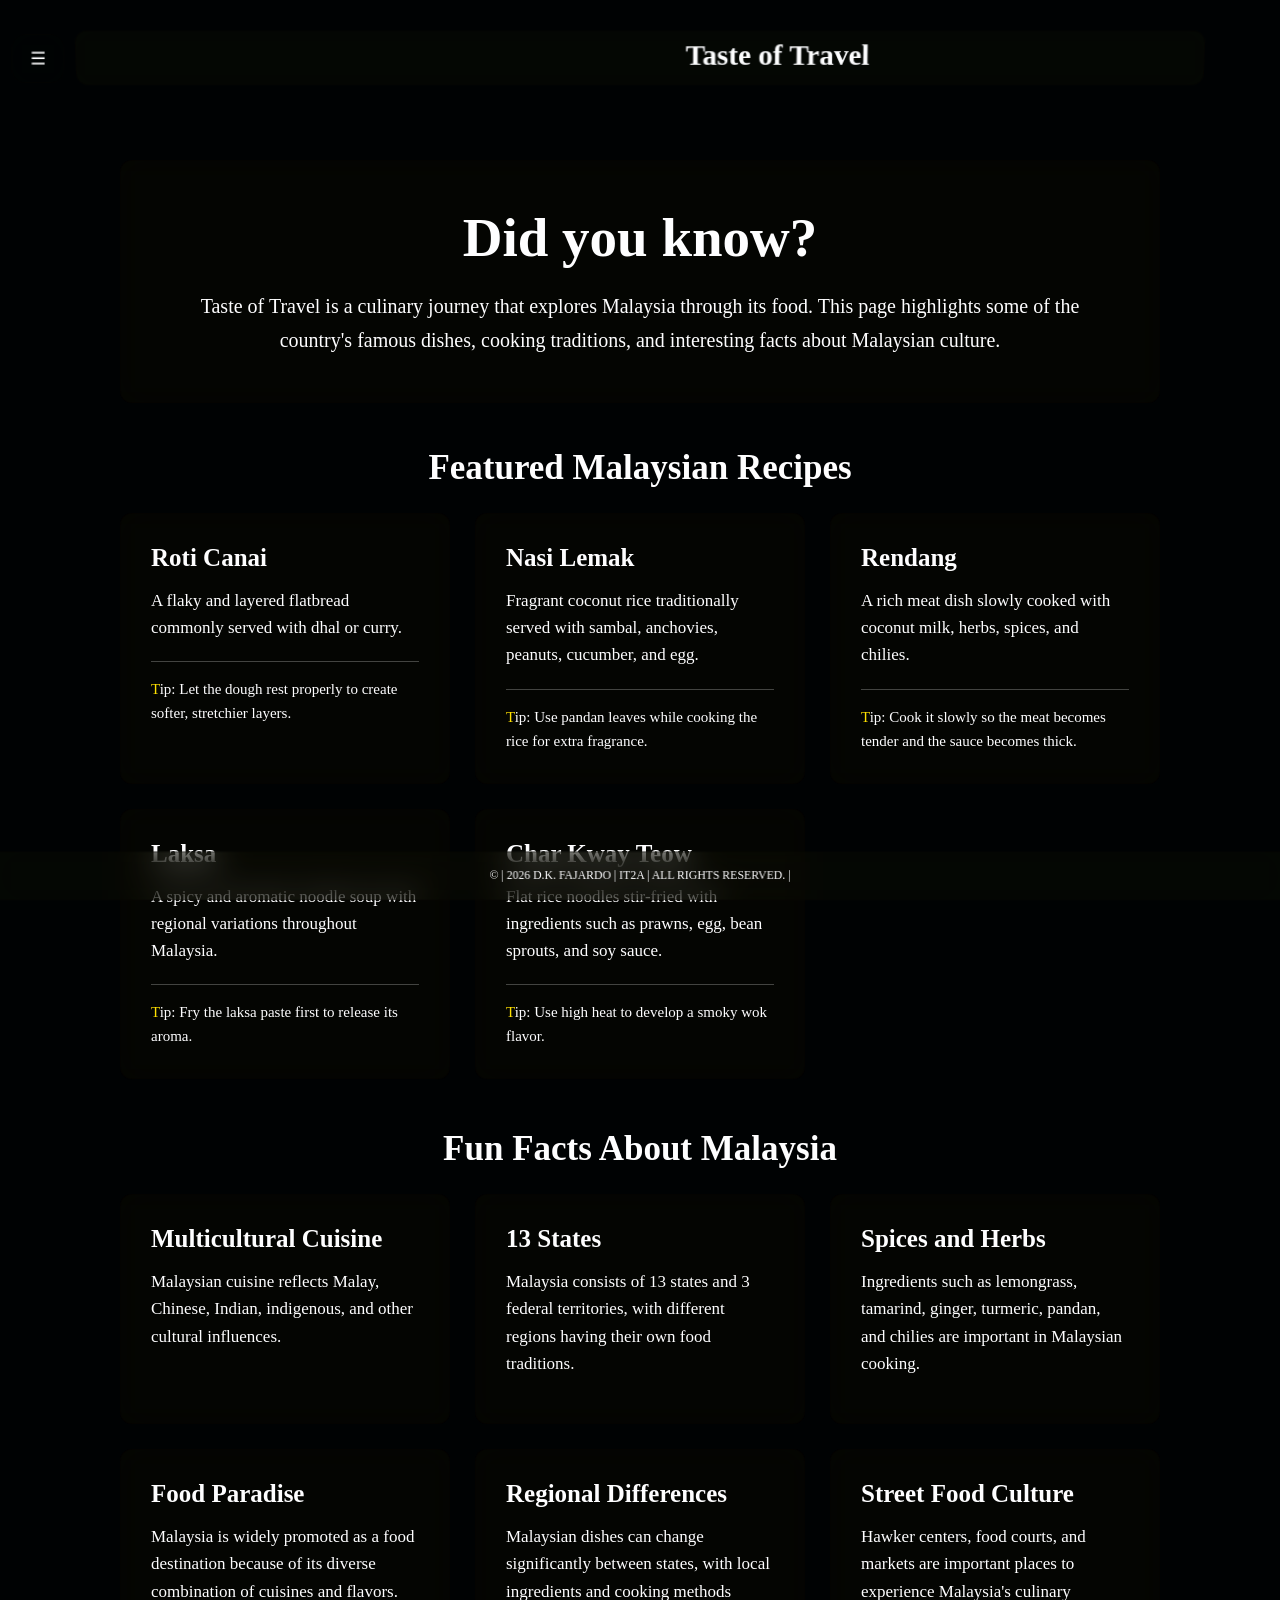
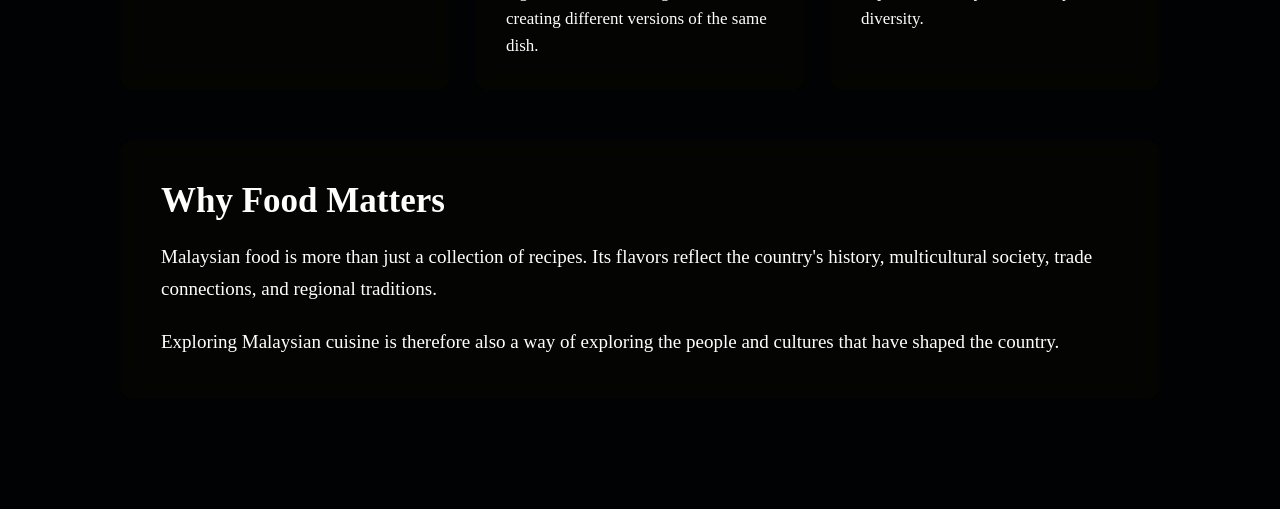
==== about.html @ 1ba22d59 "commit" ====
<!DOCTYPE html>
<html lang="en">
<head>
    <meta charset="UTF-8">
    <meta name="viewport" content="width=device-width, initial-scale=1.0">
    <title>Taste of Travel | About</title>
    <link rel="stylesheet" href="style.css">
</head>

<body>

    <div class="about-page">

        <div class="background-layer"></div>

        <header class="header-container">
            <h1 class="website-title">Taste of Travel</h1>
        </header>

        <input type="checkbox" id="sidebar-toggle" class="sidebar-checkbox">
        <label for="sidebar-toggle" class="sidebar-toggle">☰</label>

        <aside class="sidebar">
            <a href="index.html">Country</a>
            <a href="main.html">Culinary Adventure</a>
            <a href="recipe1.html">1 - Roti Canai</a>
            <a href="recipe2.html">2 - Nasi Lemak</a>
            <a href="recipe3.html">3 - Rendang</a>
            <a href="recipe4.html">4 - Laksa</a>
            <a href="recipe5.html">5 - Char Kway Teow</a>
            <a href="main.html"><u>About</u></a>
            <a href="#">Footer</a>
        </aside>

        <main class="about-content">

            <section id="about-intro">
                <h1>Did you know?</h1>
                <p>
                    Taste of Travel is a culinary journey that explores Malaysia
                    through its food. This page highlights some of the country's
                    famous dishes, cooking traditions, and interesting facts about
                    Malaysian culture.
                </p>
            </section>

            <section class="card-section">

                <h2>Featured Malaysian Recipes</h2>

                <div class="card-grid">

                    <article class="info-card">
                        <h3>Roti Canai</h3>
                        <p>
                            A flaky and layered flatbread commonly served with dhal
                            or curry.
                        </p>
                        <p class="tip">
                            Tip: Let the dough rest properly to create softer,
                            stretchier layers.
                        </p>
                    </article>

                    <article class="info-card">
                        <h3>Nasi Lemak</h3>
                        <p>
                            Fragrant coconut rice traditionally served with sambal,
                            anchovies, peanuts, cucumber, and egg.
                        </p>
                        <p class="tip">
                            Tip: Use pandan leaves while cooking the rice for extra
                            fragrance.
                        </p>
                    </article>

                    <article class="info-card">
                        <h3>Rendang</h3>
                        <p>
                            A rich meat dish slowly cooked with coconut milk, herbs,
                            spices, and chilies.
                        </p>
                        <p class="tip">
                            Tip: Cook it slowly so the meat becomes tender and the
                            sauce becomes thick.
                        </p>
                    </article>

                    <article class="info-card">
                        <h3>Laksa</h3>
                        <p>
                            A spicy and aromatic noodle soup with regional variations
                            throughout Malaysia.
                        </p>
                        <p class="tip">
                            Tip: Fry the laksa paste first to release its aroma.
                        </p>
                    </article>

                    <article class="info-card">
                        <h3>Char Kway Teow</h3>
                        <p>
                            Flat rice noodles stir-fried with ingredients such as
                            prawns, egg, bean sprouts, and soy sauce.
                        </p>
                        <p class="tip">
                            Tip: Use high heat to develop a smoky wok flavor.
                        </p>
                    </article>

                </div>

            </section>

            <section class="card-section">

                <h2>Fun Facts About Malaysia</h2>

                <div class="card-grid">

                    <article class="fact-card">
                        <h3>Multicultural Cuisine</h3>
                        <p>
                            Malaysian cuisine reflects Malay, Chinese, Indian,
                            indigenous, and other cultural influences.
                        </p>
                    </article>

                    <article class="fact-card">
                        <h3>13 States</h3>
                        <p>
                            Malaysia consists of 13 states and 3 federal territories,
                            with different regions having their own food traditions.
                        </p>
                    </article>

                    <article class="fact-card">
                        <h3>Spices and Herbs</h3>
                        <p>
                            Ingredients such as lemongrass, tamarind, ginger,
                            turmeric, pandan, and chilies are important in Malaysian
                            cooking.
                        </p>
                    </article>

                    <article class="fact-card">
                        <h3>Food Paradise</h3>
                        <p>
                            Malaysia is widely promoted as a food destination because
                            of its diverse combination of cuisines and flavors.
                        </p>
                    </article>

                    <article class="fact-card">
                        <h3>Regional Differences</h3>
                        <p>
                            Malaysian dishes can change significantly between states,
                            with local ingredients and cooking methods creating
                            different versions of the same dish.
                        </p>
                    </article>

                    <article class="fact-card">
                        <h3>Street Food Culture</h3>
                        <p>
                            Hawker centers, food courts, and markets are important
                            places to experience Malaysia's culinary diversity.
                        </p>
                    </article>

                </div>

            </section>

            <section id="culture-note">

                <h2>Why Food Matters</h2>

                <p>
                    Malaysian food is more than just a collection of recipes.
                    Its flavors reflect the country's history, multicultural society,
                    trade connections, and regional traditions.
                </p>

                <p>
                    Exploring Malaysian cuisine is therefore also a way of exploring
                    the people and cultures that have shaped the country.
                </p>

            </section>

        </main>

        <footer class="footer-container">
            <p>© | 2026 D.K. FAJARDO | IT2A | ALL RIGHTS RESERVED. |</p>
        </footer>

    </div>

</body>
</html>
---- style.css ----
* {
    box-sizing: border-box;
    margin: 0;
    padding: 0;
}

:root {

    --font-main: Georgia, 'Times New Roman', Times, serif;

    --font-size-base: 16px;
    --font-size-text: 22px;
    --font-size-title: 30px;
    --font-size-heading: 1.5rem;
    --font-size-large: 36px;
    --font-size-main-title: 190px;

    --bg-color: #000203;
    --text-color: #fefeff;
    --primary-color: #77acbd;
    --secondary-color: #afd8cc;
    --hover-color: rgb(255, 225, 0);

    --glass-background: rgba(17, 16, 1, 0.25);
    --glass-hover-background: rgba(0, 0, 0, 0.5);
    --header-background: rgba(0, 0, 0, 0.25);

    --border: 1px solid rgba(5, 4, 0, 0.4);
    --radius: 12px;
    --blur: 16px;

    --spacing-small: 5px;
    --spacing-medium: 20px;
    --spacing-large: 25px;

    --card-width: 900px;
    --card-height: 600px;
    --mini-card-width: 300px;
    --mini-card-height: 300px;

    --sidebar-width: 200px;

    --transition: 0.3s ease;
    --transition-smooth: 0.45s cubic-bezier(0.2, 0.8, 0.2, 1);
    --transition-hover: 0.35s cubic-bezier(0.2, 0.8, 0.2, 1);

    --background-top: -650px;
    --midground-top: -490px;
    --midground-left: -100px;

    --background-parallax: -50px;
    --midground-parallax: -300px;
    --midground-parallax2: 0px;

}

html,
body {
    min-height: 100%;
}

body {
    font-family: var(--font-main);
    font-size: var(--font-size-base);
    color: var(--text-color);
    background-color: var(--bg-color);
    overflow-x: hidden;
}


.parallax-scene {
    position: relative;
    min-height: 100vw;
    overflow-x: hidden;
}

.background-layer{
    position: fixed;
    top: var(--background-top);
    left: 0;
    width: 100%;
    height: 100vw;

    background-size: 100% auto;
    pointer-events: none;
    animation-timing-function: linear;
    animation-fill-mode: both;
    animation-timeline: scroll();
}

.midground-layer {
    position: fixed;
    top: var(--midground-top);
    left: var(--midground-left);
    width: 100%;
    height: 100vw;
    background-position: left top;
    background-repeat: no-repeat;
    background-size: 80% auto;
    pointer-events: none;
    animation-timing-function: linear;
    animation-fill-mode: both;
    animation-timeline: scroll();
}

.background-layer {
    height: 100vw;
    background-image: url("../assets/Background-Home.png");
    z-index: 0;
    animation-name: background-parallax;
}

.midground-layer {
    height: 100vw;
    background-image: url("../assets/Midground-Home.png");
    z-index: 2;
    animation-name: midground-parallax;
}

.glass-card {
    position: relative;
    top: 200px;
    left: 800px;
    width: var(--card-width);
    height: var(--card-height);
    padding: var(--spacing-large);
    margin: var(--spacing-large);
    background: var(--glass-background);
    backdrop-filter: blur(var(--blur));
    -webkit-backdrop-filter: blur(var(--blur));
    border: var(--border);
    border-radius: var(--radius);
}

.img-card {
    width: var(--card-width);
    height: auto;
    display: block;
    border-radius: var(--radius);
}

.img-auto {
    width: 1765px;
    height: auto;
    display: block;

}

.clear-card {
    position: relative;
    font-size: var(--font-size-base);
    text-align: justify;
    top: 100px;
    left: 850px;
    width: var(--card-width);
    height: var(--card-height);
    padding: var(--spacing-large);
    margin: var(--spacing-large);
}

.clear-mini-card {
    position: relative;
    font-size: var(--font-size-base);
    text-align: left;
    left: 270px;
    width: var(--mini-card-width);
    height: var(--mini-card-height);
    padding: var(--spacing-small);
    margin: var(--spacing-small);
}

.clear-card-large {
    position: relative;
    font-size: var(--font-size-base);
    text-align: justify;
    top: 100px;
    left: 0px;
    width: 95vw;
    height: auto;
    padding: var(--spacing-large);
    margin: var(--spacing-large);
}


.text {
    font-size: var(--font-size-text);
    padding: 12px;
    margin: 12px;
}

.list {
    display: grid;
    grid-template-columns: 8fr 1fr;
    font-size: var(--font-size-text);
    padding: 12px;
    margin: 12px;
}

.recipe-list {
    font-size: var(--font-size-text);
    line-height: 1.8;
    padding-left: 40px;
    margin: 20px 0;
}

.recipe-list li {
    margin-bottom: 12px;
}

.text-large {
    font-size: var(--font-size-large);
    padding: 4px;
    margin: 0px;
}

@keyframes background-parallax {
    from {
        transform: translateY(0);
    }

    to {
        transform: translateY(var(--background-parallax));
    }
}

@keyframes midground-parallax {
    from {
        transform: translateY(0);
    }

    to {
        transform: translateY(var(--midground-parallax));
    }
}


.footer-container {
    position: fixed;
    bottom: -1px;
    height: 50px;
    left: 50%;
    width: 200vw;
    z-index: 9999;
    padding: 16px;
    text-align: center;
    background: var(--glass-background);
    backdrop-filter: blur(var(--blur));
    -webkit-backdrop-filter: blur(var(--blur));
     transform:
        translateX(-50%)
        perspective(800px)
        rotateX(-3deg)
        translateY(0)
        scale(0.98);
    border: var(--border);
    border-radius: var(--radius);
    font-size: 12px;
    transition:
        transform var(--transition-smooth),
        box-shadow var(--transition-smooth),
        background var(--transition-smooth);
}

.footer-container:hover {
    transform:
        translateX(-50%)
        perspective(800px)
        rotateX(0deg)
        translateY(0px)
        scale(0.990);
    align-items:center;
    font-size: 12px;
    background: var(--glass-background);
}

.header-container {
    padding: 10px var(--spacing-small);
    display: flex;
    text-align: center;
    align-items: center;
    justify-content: space-between;
    position: fixed;
    top: 30px;
    left: 50%;
    width: 90%;
    z-index: 10;
    transform:
        translateX(-50%)
        perspective(800px)
        rotateX(-3deg)
        translateY(0)
        scale(0.98);
    background: var(--glass-background);
    backdrop-filter: blur(var(--blur));
    -webkit-backdrop-filter: blur(var(--blur));
    border: var(--border);
    border-radius: var(--radius);


    transition:
        transform var(--transition-smooth),
        box-shadow var(--transition-smooth),
        background var(--transition-smooth);
}

.header-container:hover {
    transform:
        translateX(-50%)
        perspective(800px)
        rotateX(0deg)
        translateY(-3px)
        scale(0.990);
    background: var(--glass-background-color);
}

.website-title {
    font-size: var(--font-size-title);
    transform:
        translateX(325%)
        perspective(800px)
        rotateX(0deg)
        translateY(-3px)
        scale(0.990);
    font-weight: 700;
}

.main-title {
    font-size: var(--font-size-main-title);
    font-family: var(--font-main);
}

.main-title-2 {
    text-align: center;
    font-size: 100px;
    font-family: var(--font-main);
    padding: 18px;
}

.page-container {
    display: grid;
    grid-template-columns: var(--sidebar-width) 1fr;
}


.sidebar-checkbox {
    display: none;
}

.sidebar-toggle {
    position: fixed;
    top: 36px;
    left: 3%;
    z-index: 11;
    padding: 12px 16px;
    color: inherit;
    transform:
        translateX(-50%)
        perspective(800px)
        rotateX(8deg)
        translateY(0)
        scale(1.1);
    background: var(--header-background);
    backdrop-filter: blur(var(--blur));
    -webkit-backdrop-filter: blur(var(--blur));
    border: var(--border);
    border-radius: var(--radius);
    cursor: pointer;
    transition:
        transform var(--transition),
        background var(--transition);
}

.sidebar-toggle:hover {
    transform:
        translateX(-50%)
        perspective(800px)
        rotateX(0deg)
        translateY(-4px)
        scale(1.1);
    background: var(--hover-color);
    color: black;
}

.sidebar {
    position: fixed;
    top: 150px;
    left: -230px;
    width: var(--sidebar-width);
    z-index: 10;
    display: flex;
    flex-direction: column;
    gap: 16px;
    transform:
        perspective(650px)
        rotateY(25deg);
    transition:
        left var(--transition-smooth),
        transform var(--transition-smooth);
}

.sidebar-checkbox:checked ~ .sidebar {
    left: 0;
    transform:
        perspective(650px)
        rotateY(14deg);
}

.sidebar a {
    --arc-offset: 0px;
    display: block;
    padding: var(--spacing-medium);
    color: inherit;
    text-decoration: none;
    background: var(--glass-background);
    backdrop-filter: blur(var(--blur));
    -webkit-backdrop-filter: blur(var(--blur));
    border: var(--border);
    border-radius: var(--radius);
    transform-origin: left center;
    transform: translateX(var(--arc-offset)) scale(1);
    transition:
        transform var(--transition-hover),
        background var(--transition-hover);
}

.sidebar a:nth-child(1) {
    --arc-offset: 40px;
}

.sidebar a:nth-child(2) {
    --arc-offset: 25px;
}

.sidebar a:nth-child(3) {
    --arc-offset: 20px;
}

.sidebar a:nth-child(4) {
    --arc-offset: 15px;
}

.sidebar a:nth-child(5) {
    --arc-offset: 10px;
}

.sidebar a:nth-child(6) {
    --arc-offset: 15px;
}

.sidebar a:nth-child(7) {
    --arc-offset: 20px;
}

.sidebar a:nth-child(8) {
    --arc-offset: 25px;
}

.sidebar a:nth-child(9) {
    --arc-offset: 40px;
}

.sidebar a:hover {
    transform: translateX(var(--arc-offset)) scale(1.12);
    background: var(--hover-color);
    color: black;
}

.main-content {
    padding: var(--spacing-medium);
}

.circle-checkbox {
    display: none;
}

.circle-button {
    position: absolute;
    top: 43%;
    left: 50%;
    width: 300px;
    height: 300px;
    overflow: hidden;
    border: 1px solid rgba(5, 4, 0, 0.4);
    border-radius: 50%;
    opacity: 0;
    pointer-events: none;
    background: rgba(255, 255, 255, 0.089);
    backdrop-filter: blur(16px);
    -webkit-backdrop-filter: blur(16px);
    transform: translate(-50%, -50%) scale(0);
    transition:
        transform 0.45s cubic-bezier(0.2, 0.8, 0.2, 1),
        opacity 0.35s ease,
        box-shadow 0.35s ease,
        border-color 0.35s ease;
}

.circle-img {
    width: 300px;
    height: 300px;
    border-radius: 50%;
    object-fit: cover;
    border: var(--border);
    transition: var(--transition-hover);
    transform: scale(1.5);
    float: left;
    margin: 50px 120px 90px 80px;
}

.circle-img:hover {
    transform: scale(1.62);
    background: var(--hover-color);
}

.circle-button img {
    width: 300px;
    height: 300px;
    object-fit: cover;
    display: block;
}

.circle-button:hover {
    border-color: rgb(255, 225, 0);
    background-color:rgb(255, 225, 0);
    box-shadow: 0 0 25px rgba(245, 245, 243, 0.5);
}

.circle-center {
    position: absolute;
    top: 43%;
    left: 50%;
    width: 150px;
    height: 150px;
    display: flex;
    align-items: center;
    justify-content: center;
    transform: translate(-50%, -50%);
    color: var(--text-color);
    background: rgba(3, 0, 0, 0.25);
    backdrop-filter: blur(32px);
    -webkit-backdrop-filter: blur(16px);
    border: 1px solid rgba(5, 4, 0, 0.4);
    border-radius: 50%;
    cursor: pointer;
    z-index: 9;
    transition:
        transform 0.45s cubic-bezier(0.2, 0.8, 0.2, 1),
        background 0.45s ease;
}

.circle-center:hover {
    background: rgb(255, 225, 0);
    color: black;
    transform: translate(-50%, -50%) scale(1.1);
}

.circle-checkbox:checked ~ .circle-buttons .circle-button {
    opacity: 1;
    pointer-events: auto;
}

.circle-checkbox:checked ~ .circle-buttons .circle-button-1 {
    transform: translate(-50%, -50%) translateY(-250px) scale(1);
}

.circle-checkbox:checked ~ .circle-buttons .circle-button-2 {
    transform: translate(-50%, -50%) translate(250px, -80px) scale(1);
}

.circle-checkbox:checked ~ .circle-buttons .circle-button-3 {
    transform: translate(-50%, -50%) translate(153px, 217px) scale(1);
}

.circle-checkbox:checked ~ .circle-buttons .circle-button-4 {
    transform: translate(-50%, -50%) translate(-153px, 217px) scale(1);
}

.circle-checkbox:checked ~ .circle-buttons .circle-button-5 {
    transform: translate(-50%, -50%) translate(-250px, -80px) scale(1);
}

.circle-checkbox:checked ~ .circle-buttons .circle-button-1:hover {
    transform: translate(-50%, -50%) translateY(-250px) scale(1.2);
    z-index: 30;
}

.circle-checkbox:checked ~ .circle-buttons .circle-button-2:hover {
    transform: translate(-50%, -50%) translate(250px, -80px) scale(1.2);
    z-index: 30;
}

.circle-checkbox:checked ~ .circle-buttons .circle-button-3:hover {
    transform: translate(-50%, -50%) translate(153px, 217px) scale(1.2);
    z-index: 30;
}

.circle-checkbox:checked ~ .circle-buttons .circle-button-4:hover {
    transform: translate(-50%, -50%) translate(-153px, 217px) scale(1.2);
    z-index: 30;
}

.circle-checkbox:checked ~ .circle-buttons .circle-button-5:hover {
    transform: translate(-50%, -50%) translate(-250px, -80px) scale(1.2);
    z-index: 30;
}

.recipe5-page {
    width: 100%;
    min-height: 100vh;
    position: relative;
    overflow-x: hidden;
    padding-top: 1px;
}

.recipe5-content {
    width: 100%;
    padding: 160px 30px 110px;
    position: relative;
    z-index: 2;
}

.recipe5-card {
    width: 100%;
    max-width: 1000px;
    margin: 0 auto;
    padding: 40px;
    background: rgba(17, 16, 1, 0.25);
    backdrop-filter: blur(16px);
    -webkit-backdrop-filter: blur(16px);
    border: 1px solid rgba(5, 4, 0, 0.4);
    border-radius: 12px;
    transition: 0.35s ease;
}

.recipe5-card:hover {
    background: rgba(243, 231, 231, 0.021);
    transform: scale(1.009);
}

.recipe5-title {
    margin-bottom: 30px;
    text-align: center;
    font-size: 60px;
}

.recipe5-image {
    width: 300px;
    height: 300px;
    display: block;
    margin: 30px auto 45px;
    border-radius: 50%;
    object-fit: cover;
    border: 1px solid rgba(5, 4, 0, 0.4);
    transition: 0.35s cubic-bezier(0.2, 0.8, 0.2, 1);
}

.recipe5-image:hover {
    transform: scale(1.12);
    background-color: rgb(255, 225, 0);
}

.recipe5-section {
    width: 100%;
    margin: 40px 0;
}

.recipe5-section h2 {
    margin-bottom: 18px;
    font-size: 30px;
}

.recipe5-section p {
    font-size: 20px;
    line-height: 1.7;
}

.recipe5-ingredient-table,
.recipe5-details-table {
    width: 100%;
    border-collapse: collapse;
    font-size: 18px;
    background: rgba(0, 0, 0, 0.2);
}

.recipe5-ingredient-table th,
.recipe5-ingredient-table td,
.recipe5-details-table th,
.recipe5-details-table td {
    padding: 15px;
    border: 1px solid rgba(254, 254, 255, 0.3);
    text-align: left;
}

.recipe5-ingredient-table th,
.recipe5-details-table th {
    background: rgba(0, 0, 0, 0.35);
}

.recipe5-ingredient-table tr,
.recipe5-details-table tr {
    transition: 0.3s ease;
}

.recipe5-ingredient-table tr:hover,
.recipe5-details-table tr:hover {
    background: rgba(255, 225, 0, 0.12);
}

.recipe5-details-table th[colspan="2"] {
    text-align: center;
    font-size: 23px;
}

.recipe5-steps,
.recipe5-tips {
    padding-left: 40px;
    font-size: 20px;
    line-height: 1.8;
}

.recipe5-steps li {
    margin-bottom: 12px;
    padding-left: 5px;
}

.recipe5-tips li {
    margin-bottom: 10px;
}

.recipe5-quote {
    margin: 20px 0;
    padding: 25px;
    border-left: 4px solid rgb(255, 225, 0);
    background: rgba(17, 16, 1, 0.3);
    border-radius: 12px;
    font-size: 19px;
    line-height: 1.7;
}

.recipe5-quote strong {
    color: rgb(255, 225, 0);
}

.about-content {
    width: 100%;
    max-width: 1100px;
    margin: 0 auto;
    padding: 160px 30px 110px;
}

#about-intro {
    padding: 45px;
    margin-bottom: 45px;
    text-align: center;
    background: rgba(17, 16, 1, 0.25);
    backdrop-filter: blur(16px);
    -webkit-backdrop-filter: blur(16px);
    border: 1px solid rgba(5, 4, 0, 0.4);
    border-radius: 12px;
}

#about-intro h1 {
    margin-bottom: 20px;
    font-size: 55px;
}

#about-intro p {
    font-size: 20px;
    line-height: 1.7;
}

.card-section {
    margin-bottom: 50px;
}

.card-section > h2 {
    margin-bottom: 25px;
    font-size: 35px;
    text-align: center;
}

.card-grid {
    display: grid;
    grid-template-columns: repeat(3, 1fr);
    gap: 25px;
}

.info-card,
.fact-card {
    padding: 30px;
    min-height: 230px;
    background: rgba(17, 16, 1, 0.25);
    backdrop-filter: blur(16px);
    -webkit-backdrop-filter: blur(16px);
    border: 1px solid rgba(5, 4, 0, 0.4);
    border-radius: 12px;
    transition: 0.35s ease;
}

.info-card:hover,
.fact-card:hover {
    background: rgba(0, 0, 0, 0.5);
    transform: translateY(-8px);
}

.info-card h3,
.fact-card h3 {
    margin-bottom: 15px;
    font-size: 25px;
}

.info-card p,
.fact-card p {
    font-size: 17px;
    line-height: 1.6;
}

.info-card .tip {
    margin-top: 20px;
    padding-top: 15px;
    border-top: 1px solid rgba(254, 254, 255, 0.25);
    font-size: 15px;
}

.info-card .tip::first-letter {
    color: rgb(255, 225, 0);
}

#culture-note {
    padding: 40px;
    margin-top: 20px;
    background: rgba(17, 16, 1, 0.25);
    backdrop-filter: blur(16px);
    -webkit-backdrop-filter: blur(16px);
    border: 1px solid rgba(5, 4, 0, 0.4);
    border-radius: 12px;
}

#culture-note h2 {
    margin-bottom: 20px;
    font-size: 35px;
}

#culture-note p {
    font-size: 19px;
    line-height: 1.7;
}

#culture-note p + p {
    margin-top: 20px;
}


@media (max-width: 800px) {
    .card-grid {
        grid-template-columns: 1fr 1fr;
    }
}

@media (max-width: 550px) {
    .card-grid {
        grid-template-columns: 1fr;
    }

    #about-intro h1 {
        font-size: 40px;
    }

    .about-content {
        padding-left: 20px;
        padding-right: 20px;
    }
}
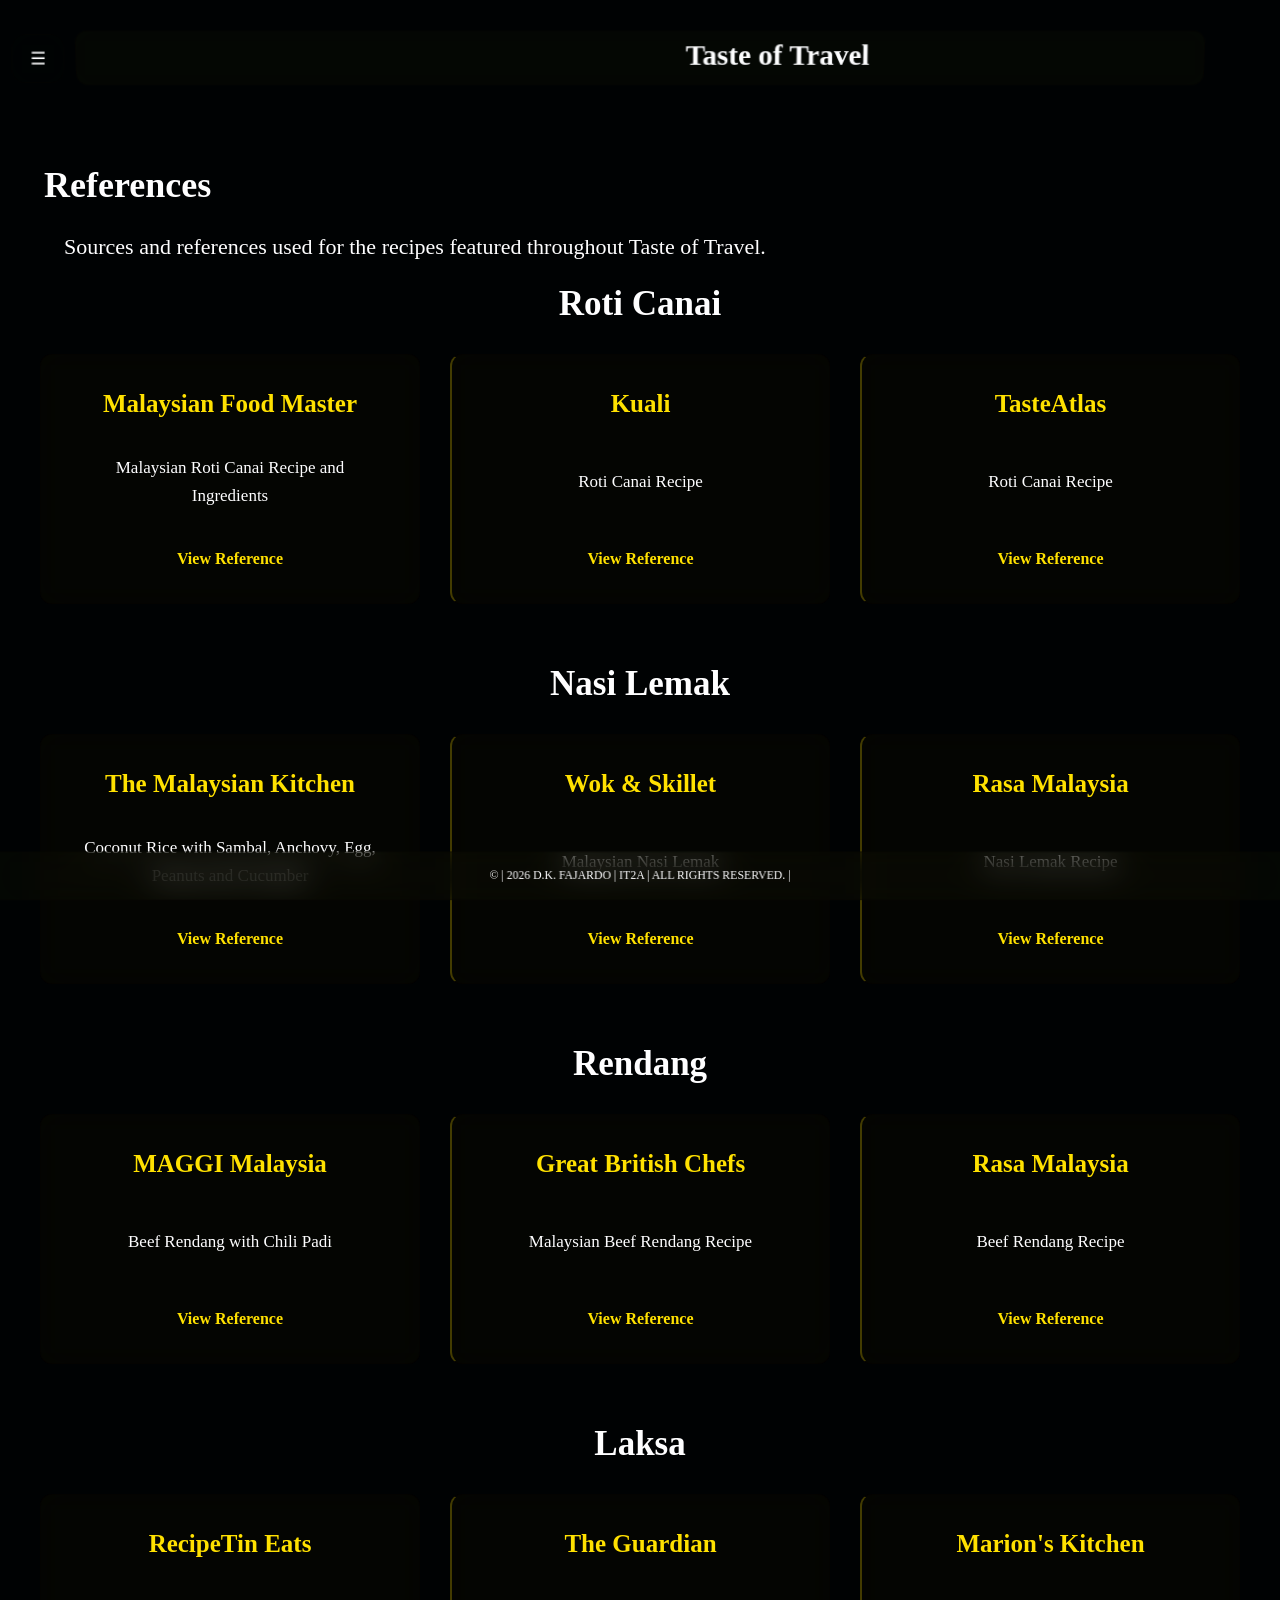
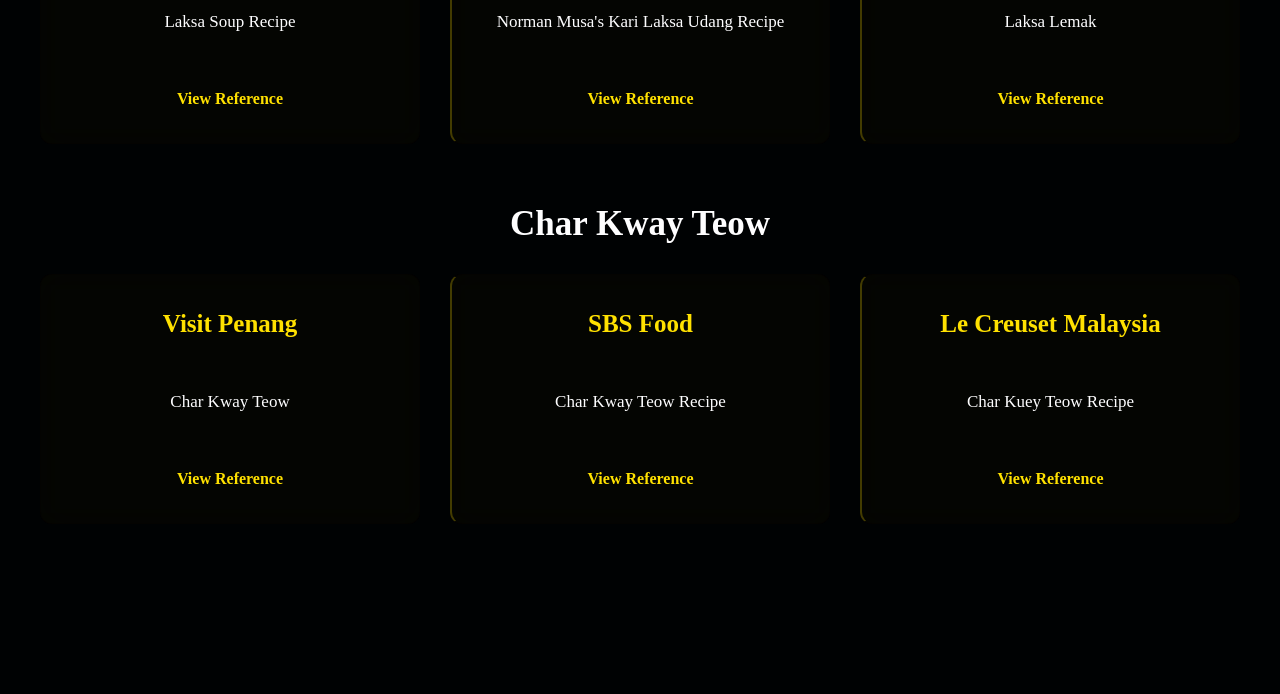
==== commit ff35bfc5: "commit" ====
--- a/about.html
+++ b/about.html
@@ -3,199 +3,218 @@
 <head>
     <meta charset="UTF-8">
     <meta name="viewport" content="width=device-width, initial-scale=1.0">
-    <title>Taste of Travel | About</title>
+    <title>Taste of Travel | References</title>
     <link rel="stylesheet" href="style.css">
 </head>
 
 <body>
 
-    <div class="about-page">
-
+    <div class="parallax-scene">
         <div class="background-layer"></div>
 
         <header class="header-container">
             <h1 class="website-title">Taste of Travel</h1>
         </header>
 
-        <input type="checkbox" id="sidebar-toggle" class="sidebar-checkbox">
-        <label for="sidebar-toggle" class="sidebar-toggle">☰</label>
-
-        <aside class="sidebar">
-            <a href="index.html">Country</a>
-            <a href="main.html">Culinary Adventure</a>
-            <a href="recipe1.html">1 - Roti Canai</a>
-            <a href="recipe2.html">2 - Nasi Lemak</a>
-            <a href="recipe3.html">3 - Rendang</a>
-            <a href="recipe4.html">4 - Laksa</a>
-            <a href="recipe5.html">5 - Char Kway Teow</a>
-            <a href="main.html"><u>About</u></a>
-            <a href="#">Footer</a>
-        </aside>
-
-        <main class="about-content">
-
-            <section id="about-intro">
-                <h1>Did you know?</h1>
-                <p>
-                    Taste of Travel is a culinary journey that explores Malaysia
-                    through its food. This page highlights some of the country's
-                    famous dishes, cooking traditions, and interesting facts about
-                    Malaysian culture.
-                </p>
+        <div class="page-container">
+
+            <input type="checkbox" id="sidebar-toggle" class="sidebar-checkbox">
+
+            <label for="sidebar-toggle" class="sidebar-toggle">☰</label>
+
+            <aside class="sidebar">
+                <a href="index.html">Country</a>
+                <a href="main.html">Culinary Adventure</a>
+                <a href="recipe1.html">1 - Roti Canai</a>
+                <a href="recipe2.html">2 - Nasi Lemak</a>
+                <a href="recipe3.html">3 - Rendang</a>
+                <a href="recipe4.html">4 - Laksa</a>
+                <a href="recipe5.html">5 - Char Kway Teow</a>
+                <a href="about.html">About</a>
+                <a href="references.html"><u>References</u></a>
+                <a href="#footer">Footer</a>
+            </aside>
+
+            <main class="about-content references-content">
+
+                <section id="about-intro">
+                    <h1 class = "text-large">References</h1>
+                    <p class = "text">
+                        Sources and references used for the recipes featured
+                        throughout Taste of Travel.
+                    </p>
+                </section>
+
+                <section class="card-section">
+                    <h2>Roti Canai</h2>
+
+                    <div class="card-grid">
+
+                        <div class="info-card">
+                            <h3>Malaysian Food Master</h3>
+                            <p>Malaysian Roti Canai Recipe and Ingredients</p>
+                            <a href="https://www.mfm.com.my/malaysian-roti-canai-recipe-and-ingredients/" target="_blank">
+                                View Reference
+                            </a>
+                        </div>
+
+                        <div class="info-card">
+                            <h3>Kuali</h3>
+                            <p>Roti Canai Recipe</p>
+                            <a href="https://www.kuali.com/recipe/roti-canai/" target="_blank">
+                                View Reference
+                            </a>
+                        </div>
+
+                        <div class="info-card">
+                            <h3>TasteAtlas</h3>
+                            <p>Roti Canai Recipe</p>
+                            <a href="https://www.tasteatlas.com/roti-canai/recipe" target="_blank">
+                                View Reference
+                            </a>
+                        </div>
+
+                    </div>
+                </section>
+
+                <section class="card-section">
+                    <h2>Nasi Lemak</h2>
+
+                    <div class="card-grid">
+
+                        <div class="info-card">
+                            <h3>The Malaysian Kitchen</h3>
+                            <p>Coconut Rice with Sambal, Anchovy, Egg, Peanuts and Cucumber</p>
+                            <a href="https://themalaysiankitchen.com/coconut-rice-with-sambal-anchovy-egg-peanuts-and-cucumber/" target="_blank">
+                                View Reference
+                            </a>
+                        </div>
+
+                        <div class="info-card">
+                            <h3>Wok &amp; Skillet</h3>
+                            <p>Malaysian Nasi Lemak</p>
+                            <a href="https://www.wokandskillet.com/malaysian-nasi-lemak/" target="_blank">
+                                View Reference
+                            </a>
+                        </div>
+
+                        <div class="info-card">
+                            <h3>Rasa Malaysia</h3>
+                            <p>Nasi Lemak Recipe</p>
+                            <a href="https://rasamalaysia.com/nasi-lemak-recipe/" target="_blank">
+                                View Reference
+                            </a>
+                        </div>
+
+                    </div>
+                </section>
+
+                <section class="card-section">
+                    <h2>Rendang</h2>
+
+                    <div class="card-grid">
+
+                        <div class="info-card">
+                            <h3>MAGGI Malaysia</h3>
+                            <p>Beef Rendang with Chili Padi</p>
+                            <a href="https://www.maggi.my/en/recipes/beef-rendang-with-chili-padi" target="_blank">
+                                View Reference
+                            </a>
+                        </div>
+
+                        <div class="info-card">
+                            <h3>Great British Chefs</h3>
+                            <p>Malaysian Beef Rendang Recipe</p>
+                            <a href="https://www.greatbritishchefs.com/recipes/malaysian-beef-rendang-recipe" target="_blank">
+                                View Reference
+                            </a>
+                        </div>
+
+                        <div class="info-card">
+                            <h3>Rasa Malaysia</h3>
+                            <p>Beef Rendang Recipe</p>
+                            <a href="https://rasamalaysia.com/beef-rendang-recipe-rendang-daging/" target="_blank">
+                                View Reference
+                            </a>
+                        </div>
+
+                    </div>
+                </section>
+
+                <section class="card-section">
+                    <h2>Laksa</h2>
+
+                    <div class="card-grid">
+
+                        <div class="info-card">
+                            <h3>RecipeTin Eats</h3>
+                            <p>Laksa Soup Recipe</p>
+                            <a href="https://www.recipetineats.com/laksa-soup/" target="_blank">
+                                View Reference
+                            </a>
+                        </div>
+
+                        <div class="info-card">
+                            <h3>The Guardian</h3>
+                            <p>Norman Musa's Kari Laksa Udang Recipe</p>
+                            <a href="https://www.theguardian.com/lifeandstyle/2016/feb/19/norman-musas-kari-laksa-udang-prawn-curry-laksa-recipe" target="_blank">
+                                View Reference
+                            </a>
+                        </div>
+
+                        <div class="info-card">
+                            <h3>Marion's Kitchen</h3>
+                            <p>Laksa Lemak</p>
+                            <a href="https://www.marionskitchen.com/laksa-lemak/" target="_blank">
+                                View Reference
+                            </a>
+                        </div>
+
+                    </div>
+                </section>
+
+                <section class="card-section">
+                    <h2>Char Kway Teow</h2>
+
+                    <div class="card-grid">
+
+                        <div class="info-card">
+                            <h3>Visit Penang</h3>
+                            <p>Char Kway Teow</p>
+                            <a href="https://www.visitpenang.com/food/dishes/char-kway-teow" target="_blank">
+                                View Reference
+                            </a>
+                        </div>
+
+                        <div class="info-card">
+                            <h3>SBS Food</h3>
+                            <p>Char Kway Teow Recipe</p>
+                            <a href="https://www.sbs.com.au/food/the-cook-up-with-adam-liaw/recipe/char-kway-teow/rn1lsm70n" target="_blank">
+                                View Reference
+                            </a>
+                        </div>
+
+                        <div class="info-card">
+                            <h3>Le Creuset Malaysia</h3>
+                            <p>Char Kuey Teow Recipe</p>
+                            <a href="https://www.lecreuset.com.my/recipes/char-kuey-teow.html" target="_blank">
+                                View Reference
+                            </a>
+                        </div>
+
+                    </div>
+                </section>
+
+            </main>
+
+            <section id="footer">
+                <footer class="footer-container">
+                    <p>© | 2026 D.K. FAJARDO | IT2A | ALL RIGHTS RESERVED. |</p>
+                </footer>
             </section>
 
-            <section class="card-section">
-
-                <h2>Featured Malaysian Recipes</h2>
-
-                <div class="card-grid">
-
-                    <article class="info-card">
-                        <h3>Roti Canai</h3>
-                        <p>
-                            A flaky and layered flatbread commonly served with dhal
-                            or curry.
-                        </p>
-                        <p class="tip">
-                            Tip: Let the dough rest properly to create softer,
-                            stretchier layers.
-                        </p>
-                    </article>
-
-                    <article class="info-card">
-                        <h3>Nasi Lemak</h3>
-                        <p>
-                            Fragrant coconut rice traditionally served with sambal,
-                            anchovies, peanuts, cucumber, and egg.
-                        </p>
-                        <p class="tip">
-                            Tip: Use pandan leaves while cooking the rice for extra
-                            fragrance.
-                        </p>
-                    </article>
-
-                    <article class="info-card">
-                        <h3>Rendang</h3>
-                        <p>
-                            A rich meat dish slowly cooked with coconut milk, herbs,
-                            spices, and chilies.
-                        </p>
-                        <p class="tip">
-                            Tip: Cook it slowly so the meat becomes tender and the
-                            sauce becomes thick.
-                        </p>
-                    </article>
-
-                    <article class="info-card">
-                        <h3>Laksa</h3>
-                        <p>
-                            A spicy and aromatic noodle soup with regional variations
-                            throughout Malaysia.
-                        </p>
-                        <p class="tip">
-                            Tip: Fry the laksa paste first to release its aroma.
-                        </p>
-                    </article>
-
-                    <article class="info-card">
-                        <h3>Char Kway Teow</h3>
-                        <p>
-                            Flat rice noodles stir-fried with ingredients such as
-                            prawns, egg, bean sprouts, and soy sauce.
-                        </p>
-                        <p class="tip">
-                            Tip: Use high heat to develop a smoky wok flavor.
-                        </p>
-                    </article>
-
-                </div>
-
-            </section>
-
-            <section class="card-section">
-
-                <h2>Fun Facts About Malaysia</h2>
-
-                <div class="card-grid">
-
-                    <article class="fact-card">
-                        <h3>Multicultural Cuisine</h3>
-                        <p>
-                            Malaysian cuisine reflects Malay, Chinese, Indian,
-                            indigenous, and other cultural influences.
-                        </p>
-                    </article>
-
-                    <article class="fact-card">
-                        <h3>13 States</h3>
-                        <p>
-                            Malaysia consists of 13 states and 3 federal territories,
-                            with different regions having their own food traditions.
-                        </p>
-                    </article>
-
-                    <article class="fact-card">
-                        <h3>Spices and Herbs</h3>
-                        <p>
-                            Ingredients such as lemongrass, tamarind, ginger,
-                            turmeric, pandan, and chilies are important in Malaysian
-                            cooking.
-                        </p>
-                    </article>
-
-                    <article class="fact-card">
-                        <h3>Food Paradise</h3>
-                        <p>
-                            Malaysia is widely promoted as a food destination because
-                            of its diverse combination of cuisines and flavors.
-                        </p>
-                    </article>
-
-                    <article class="fact-card">
-                        <h3>Regional Differences</h3>
-                        <p>
-                            Malaysian dishes can change significantly between states,
-                            with local ingredients and cooking methods creating
-                            different versions of the same dish.
-                        </p>
-                    </article>
-
-                    <article class="fact-card">
-                        <h3>Street Food Culture</h3>
-                        <p>
-                            Hawker centers, food courts, and markets are important
-                            places to experience Malaysia's culinary diversity.
-                        </p>
-                    </article>
-
-                </div>
-
-            </section>
-
-            <section id="culture-note">
-
-                <h2>Why Food Matters</h2>
-
-                <p>
-                    Malaysian food is more than just a collection of recipes.
-                    Its flavors reflect the country's history, multicultural society,
-                    trade connections, and regional traditions.
-                </p>
-
-                <p>
-                    Exploring Malaysian cuisine is therefore also a way of exploring
-                    the people and cultures that have shaped the country.
-                </p>
-
-            </section>
-
-        </main>
-
-        <footer class="footer-container">
-            <p>© | 2026 D.K. FAJARDO | IT2A | ALL RIGHTS RESERVED. |</p>
-        </footer>
-
+        </div>
     </div>
 
 </body>
-</html>
+</html>
--- a/style.css
+++ b/style.css
@@ -105,14 +105,14 @@
 
 .background-layer {
     height: 100vw;
-    background-image: url("../assets/Background-Home.png");
+    background-image: url("../IIT406_Midterm/assets/background-home.png");
     z-index: 0;
     animation-name: background-parallax;
 }
 
 .midground-layer {
     height: 100vw;
-    background-image: url("../assets/Midground-Home.png");
+    background-image: url("../IIT406_Midterm/assets/midground-home.png");
     z-index: 2;
     animation-name: midground-parallax;
 }
@@ -741,54 +741,40 @@
     color: rgb(255, 225, 0);
 }
 
+* {
+    box-sizing: border-box;
+}
+
 .about-content {
     width: 100%;
-    max-width: 1100px;
+    max-width: 1400px;
     margin: 0 auto;
-    padding: 160px 30px 110px;
-}
-
-#about-intro {
-    padding: 45px;
-    margin-bottom: 45px;
-    text-align: center;
-    background: rgba(17, 16, 1, 0.25);
-    backdrop-filter: blur(16px);
-    -webkit-backdrop-filter: blur(16px);
-    border: 1px solid rgba(5, 4, 0, 0.4);
-    border-radius: 12px;
-}
-
-#about-intro h1 {
-    margin-bottom: 20px;
-    font-size: 55px;
-}
-
-#about-intro p {
-    font-size: 20px;
-    line-height: 1.7;
+    padding: 160px 40px 110px;
 }
 
 .card-section {
-    margin-bottom: 50px;
+    width: 100%;
+    margin-bottom: 60px;
 }
 
 .card-section > h2 {
-    margin-bottom: 25px;
+    margin-bottom: 30px;
     font-size: 35px;
     text-align: center;
 }
 
 .card-grid {
     display: grid;
-    grid-template-columns: repeat(3, 1fr);
-    gap: 25px;
-}
-
-.info-card,
-.fact-card {
-    padding: 30px;
-    min-height: 230px;
+    grid-template-columns: repeat(3, minmax(0, 1fr));
+    gap: 30px;
+    width: 100%;
+}
+
+.info-card {
+    width: 100%;
+    min-width: 0;
+    min-height: 250px;
+    padding: 35px;
     background: rgba(17, 16, 1, 0.25);
     backdrop-filter: blur(16px);
     -webkit-backdrop-filter: blur(16px);
@@ -797,61 +783,64 @@
     transition: 0.35s ease;
 }
 
-.info-card:hover,
-.fact-card:hover {
+div.info-card {
+    display: flex;
+    flex-direction: column;
+    justify-content: space-between;
+}
+
+.about-content .info-card {
+    position: relative;
+}
+
+.info-card,
+.card-section > h2 {
+    text-align: center;
+}
+
+.info-card h3 {
+    margin-bottom: 15px;
+    font-size: 25px;
+}
+
+.info-card > h3 {
+    color: rgb(255, 225, 0);
+}
+
+.info-card p {
+    font-size: 17px;
+    line-height: 1.6;
+}
+
+.info-card + .info-card {
+    border-left: 2px solid rgba(255, 225, 0, 0.25);
+}
+
+.info-card ~ .info-card {
+    margin-top: 0;
+}
+
+.info-card[class] {
+    overflow: hidden;
+}
+
+.info-card a {
+    margin-top: 20px;
+    color: rgb(255, 225, 0);
+    text-decoration: none;
+    font-weight: bold;
+}
+
+.info-card a:hover {
+    text-decoration: underline;
+}
+
+.info-card:hover {
     background: rgba(0, 0, 0, 0.5);
     transform: translateY(-8px);
 }
 
-.info-card h3,
-.fact-card h3 {
-    margin-bottom: 15px;
-    font-size: 25px;
-}
-
-.info-card p,
-.fact-card p {
-    font-size: 17px;
-    line-height: 1.6;
-}
-
-.info-card .tip {
-    margin-top: 20px;
-    padding-top: 15px;
-    border-top: 1px solid rgba(254, 254, 255, 0.25);
-    font-size: 15px;
-}
-
-.info-card .tip::first-letter {
-    color: rgb(255, 225, 0);
-}
-
-#culture-note {
-    padding: 40px;
-    margin-top: 20px;
-    background: rgba(17, 16, 1, 0.25);
-    backdrop-filter: blur(16px);
-    -webkit-backdrop-filter: blur(16px);
-    border: 1px solid rgba(5, 4, 0, 0.4);
-    border-radius: 12px;
-}
-
-#culture-note h2 {
-    margin-bottom: 20px;
-    font-size: 35px;
-}
-
-#culture-note p {
-    font-size: 19px;
-    line-height: 1.7;
-}
-
-#culture-note p + p {
-    margin-top: 20px;
-}
-
-
-@media (max-width: 800px) {
+@media (max-width: 1000px) {
     .card-grid {
         grid-template-columns: 1fr 1fr;
     }
@@ -871,3 +860,23 @@
         padding-right: 20px;
     }
 }
+
+.references-content {
+    grid-column: 1 / -1;
+    width: 100%;
+    max-width: 1400px;
+    margin: 0 auto;
+    padding: 160px 40px 110px;
+}
+
+.references-content .card-grid {
+    width: 100%;
+    display: grid;
+    grid-template-columns: repeat(3, minmax(0, 1fr));
+    gap: 30px;
+}
+
+.references-content .info-card {
+    width: 100%;
+    min-width: 0;
+}
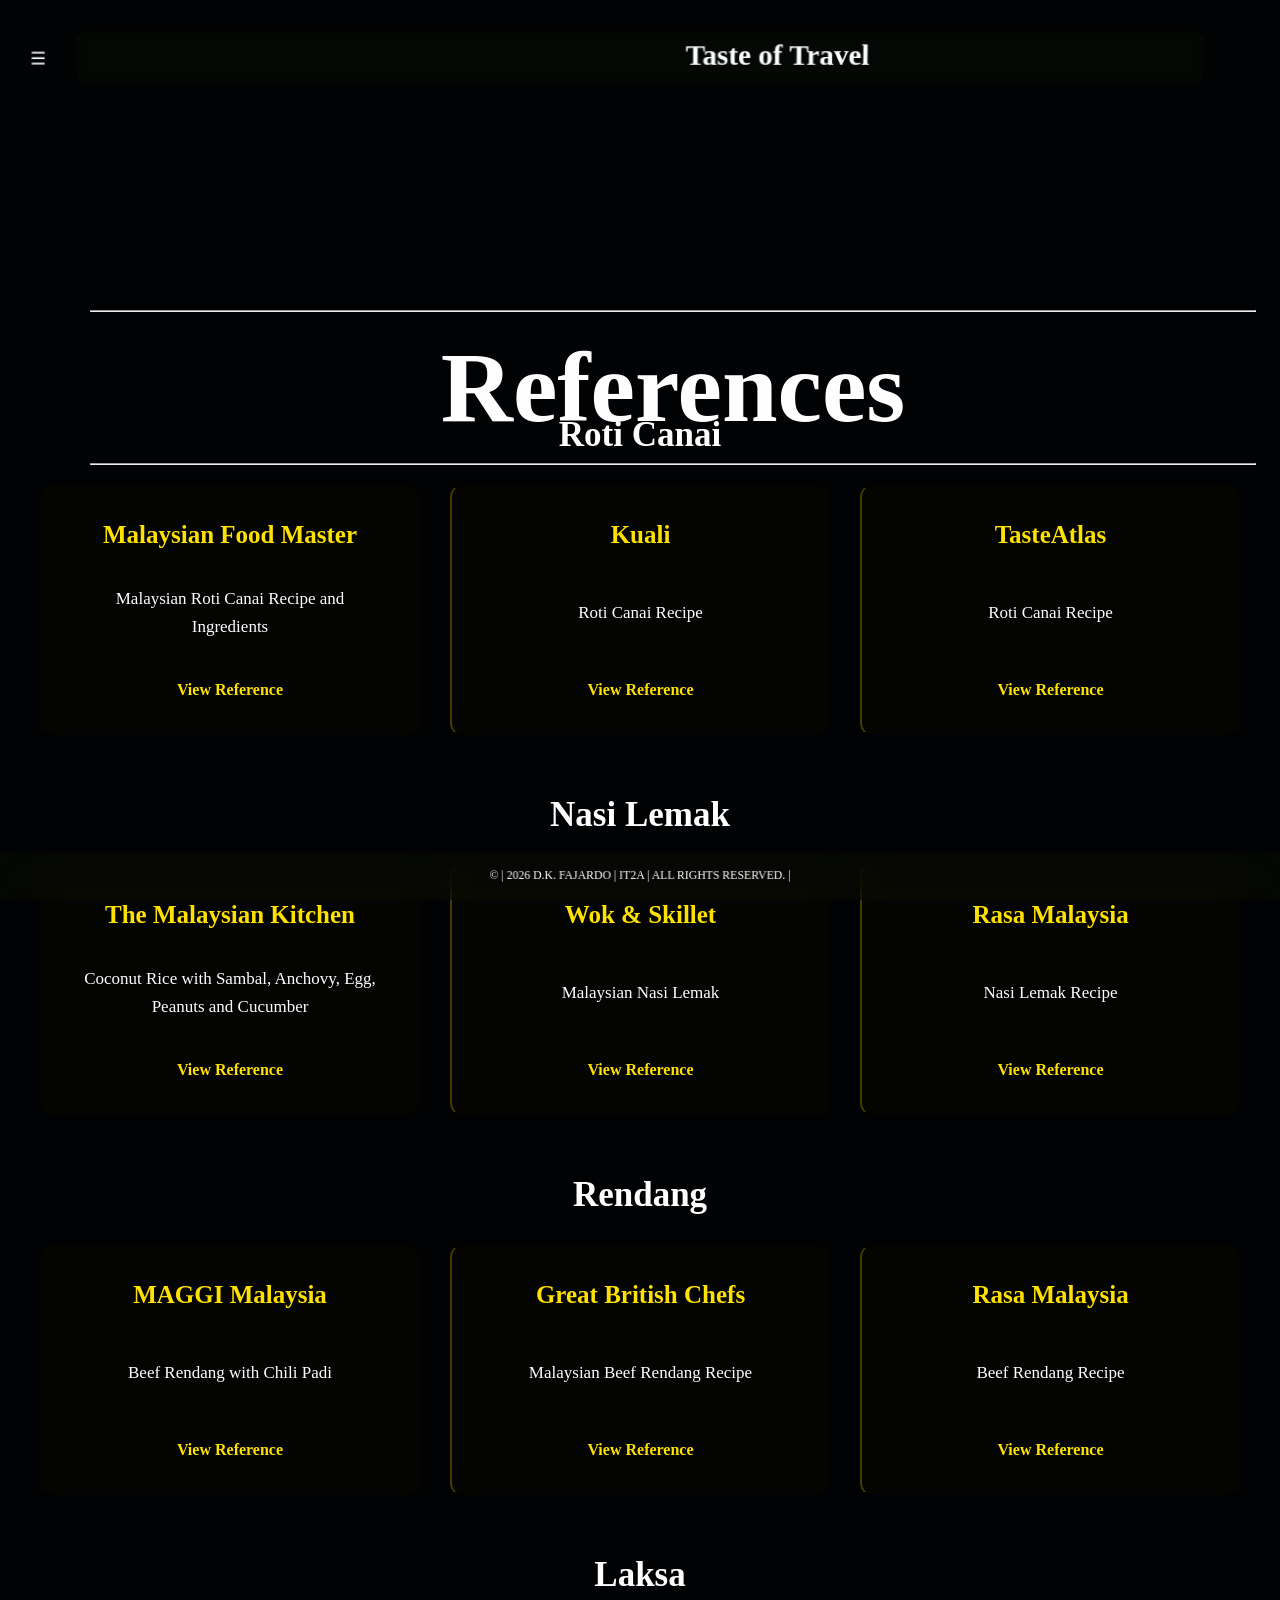
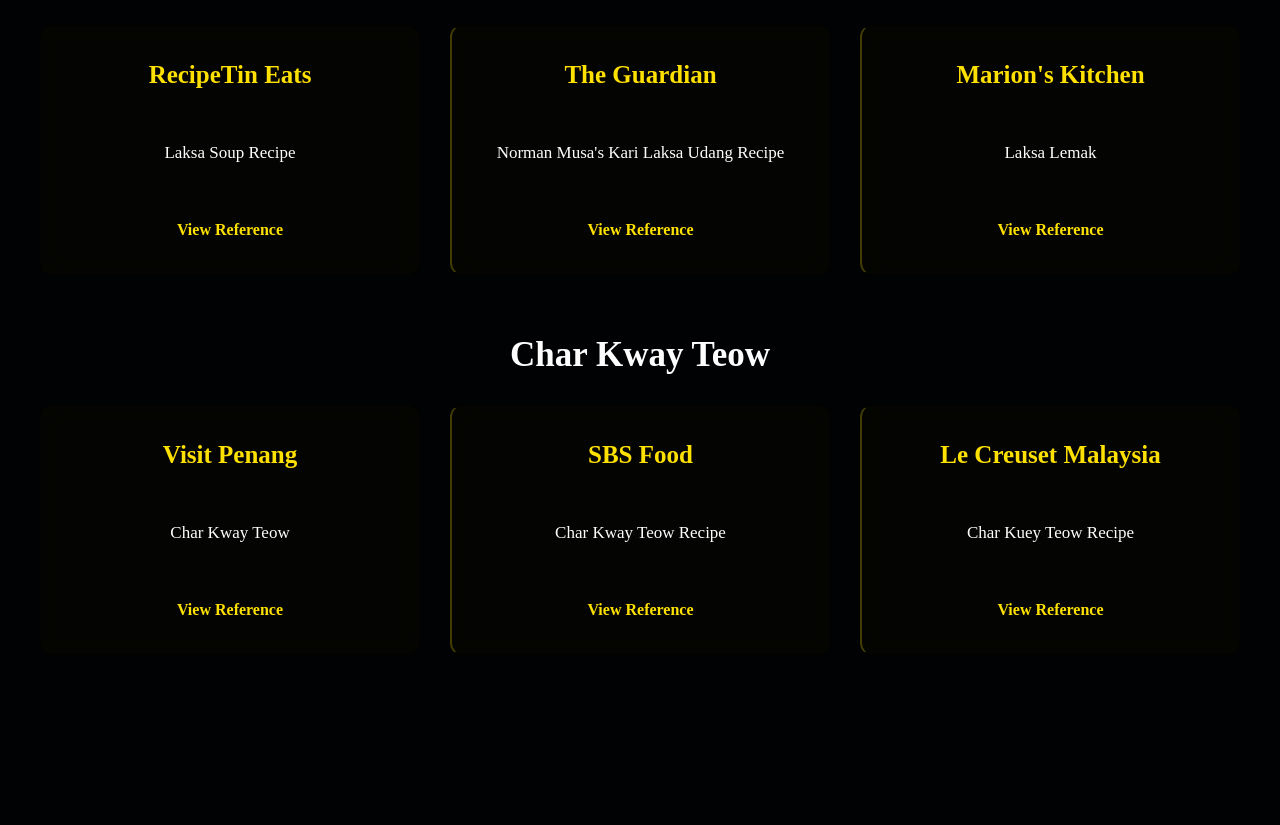
==== commit a89f25bf: "commit" ====
--- a/about.html
+++ b/about.html
@@ -37,13 +37,11 @@
 
             <main class="about-content references-content">
 
-                <section id="about-intro">
-                    <h1 class = "text-large">References</h1>
-                    <p class = "text">
-                        Sources and references used for the recipes featured
-                        throughout Taste of Travel.
-                    </p>
-                </section>
+                <div class = "clear-card-large">
+                            <hr>
+                            <h1 class = "main-title-2">References</h1>
+                            <hr>
+                </div> 
 
                 <section class="card-section">
                     <h2>Roti Canai</h2>
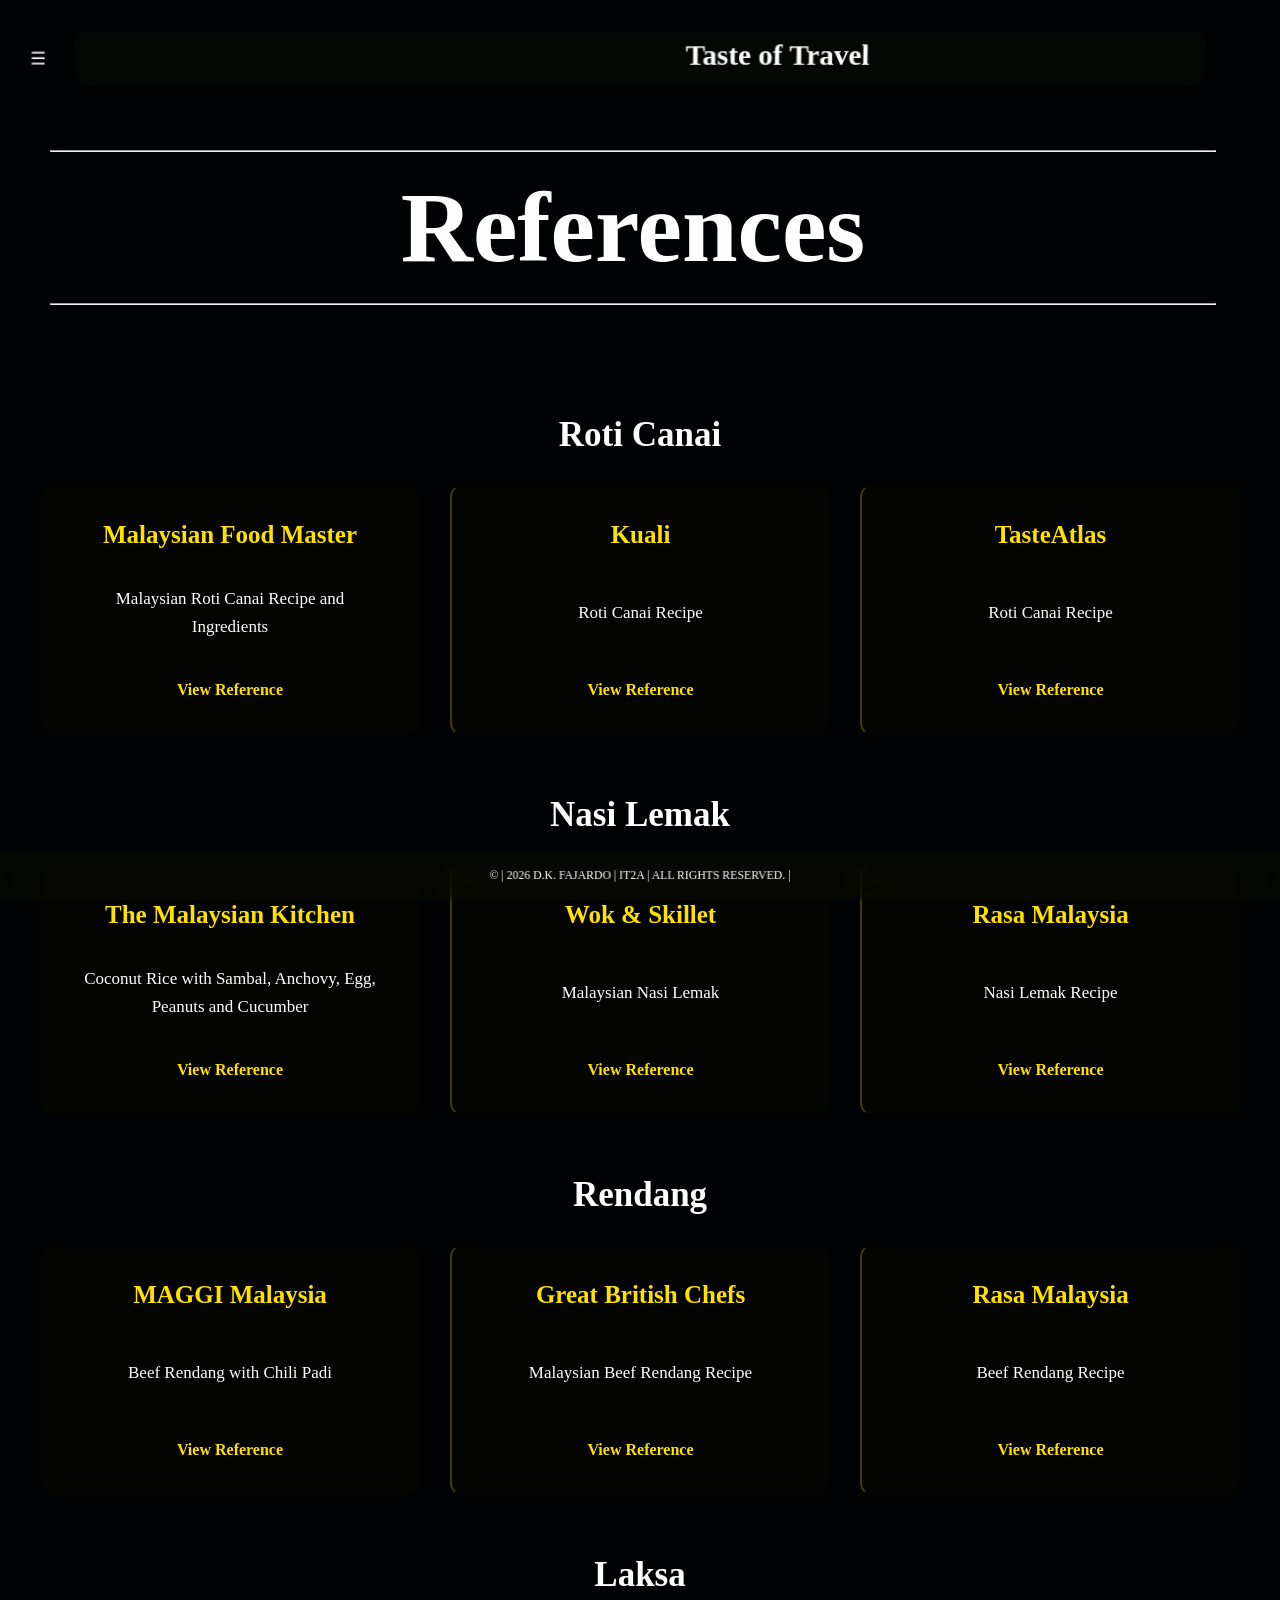
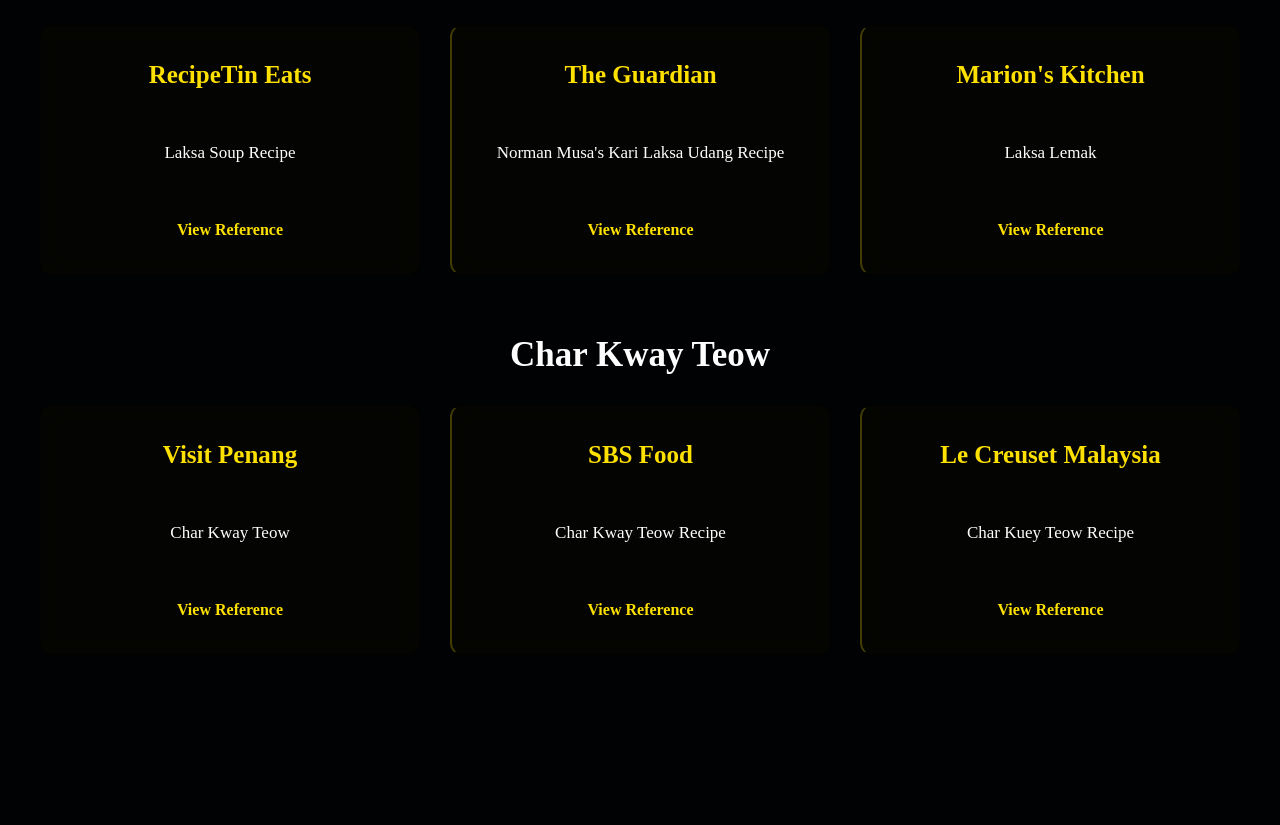
==== commit 59d25fd2: "commit" ====
--- a/about.html
+++ b/about.html
@@ -31,17 +31,14 @@
                 <a href="recipe4.html">4 - Laksa</a>
                 <a href="recipe5.html">5 - Char Kway Teow</a>
                 <a href="about.html">About</a>
-                <a href="references.html"><u>References</u></a>
                 <a href="#footer">Footer</a>
             </aside>
-
-            <main class="about-content references-content">
-
-                <div class = "clear-card-large">
+            <div class = "clear-card-large">
                             <hr>
                             <h1 class = "main-title-2">References</h1>
                             <hr>
                 </div> 
+            <main class="about-content references-content">
 
                 <section class="card-section">
                     <h2>Roti Canai</h2>
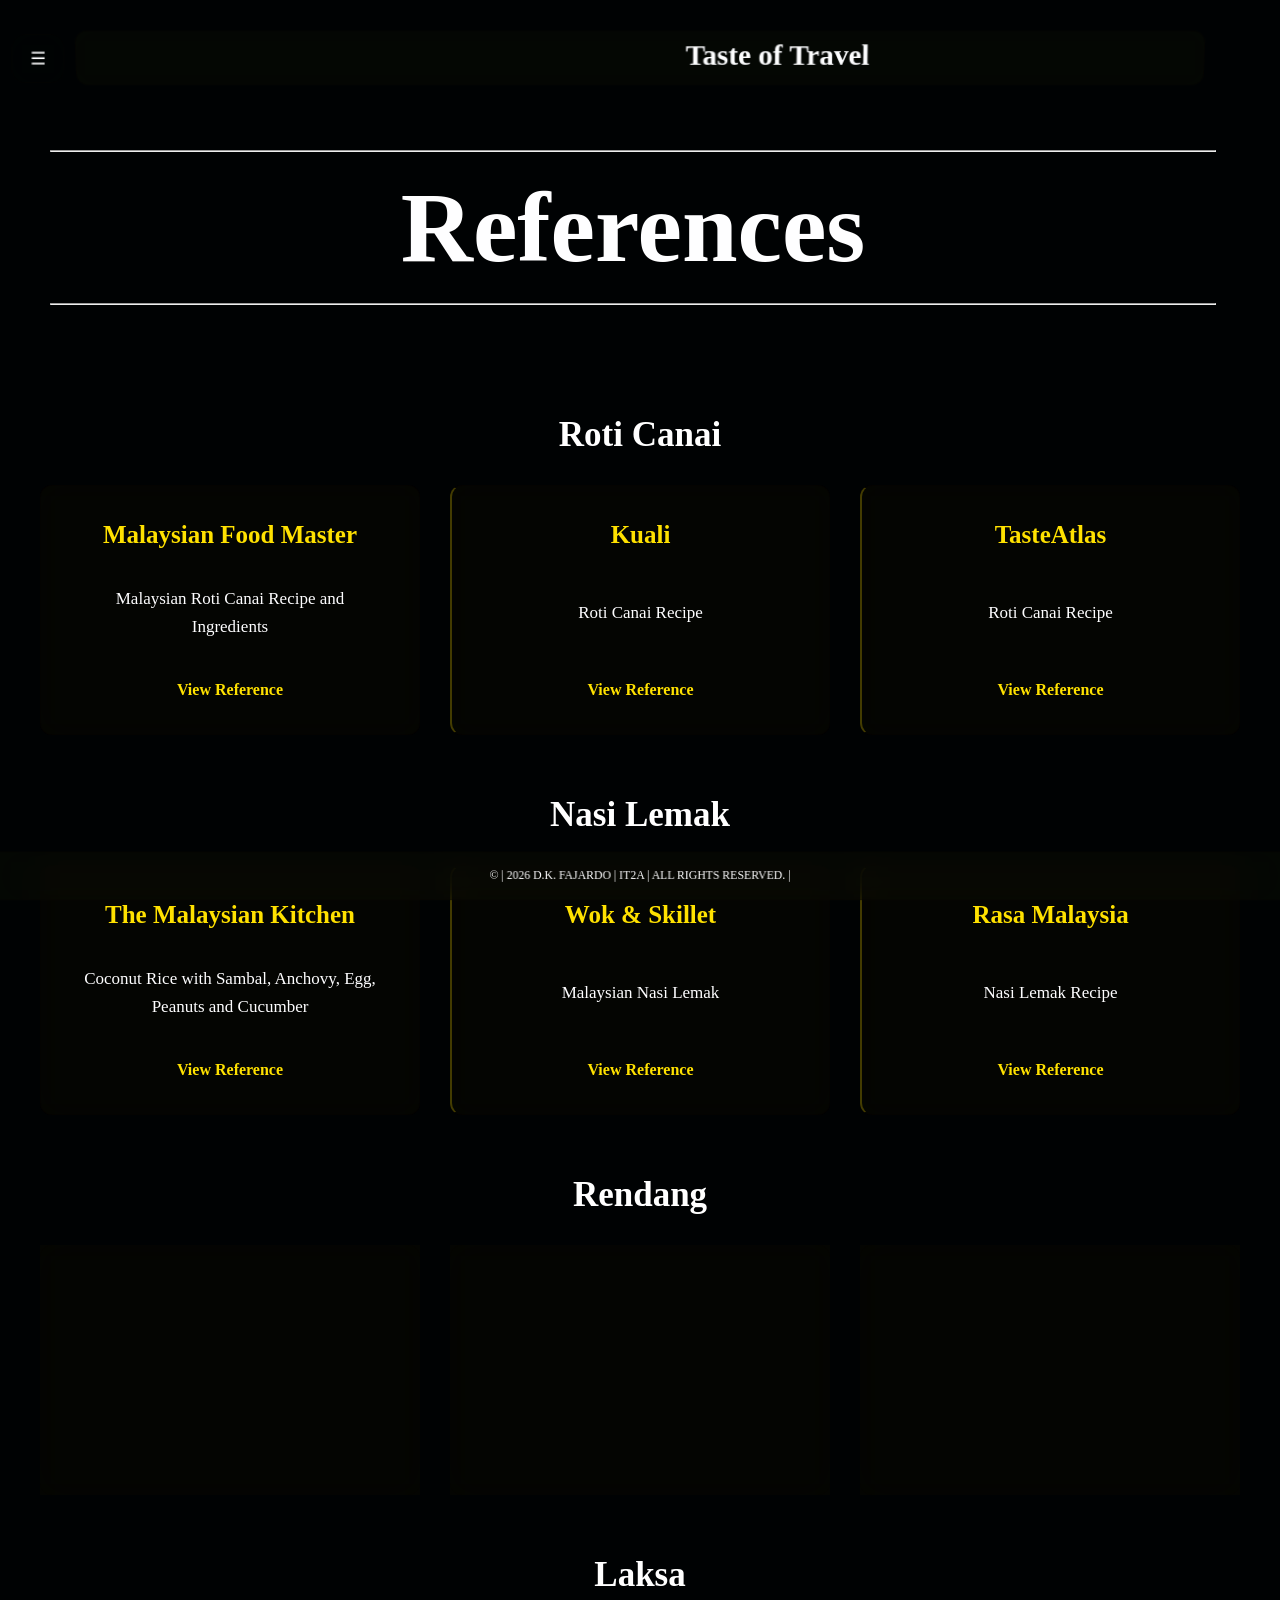
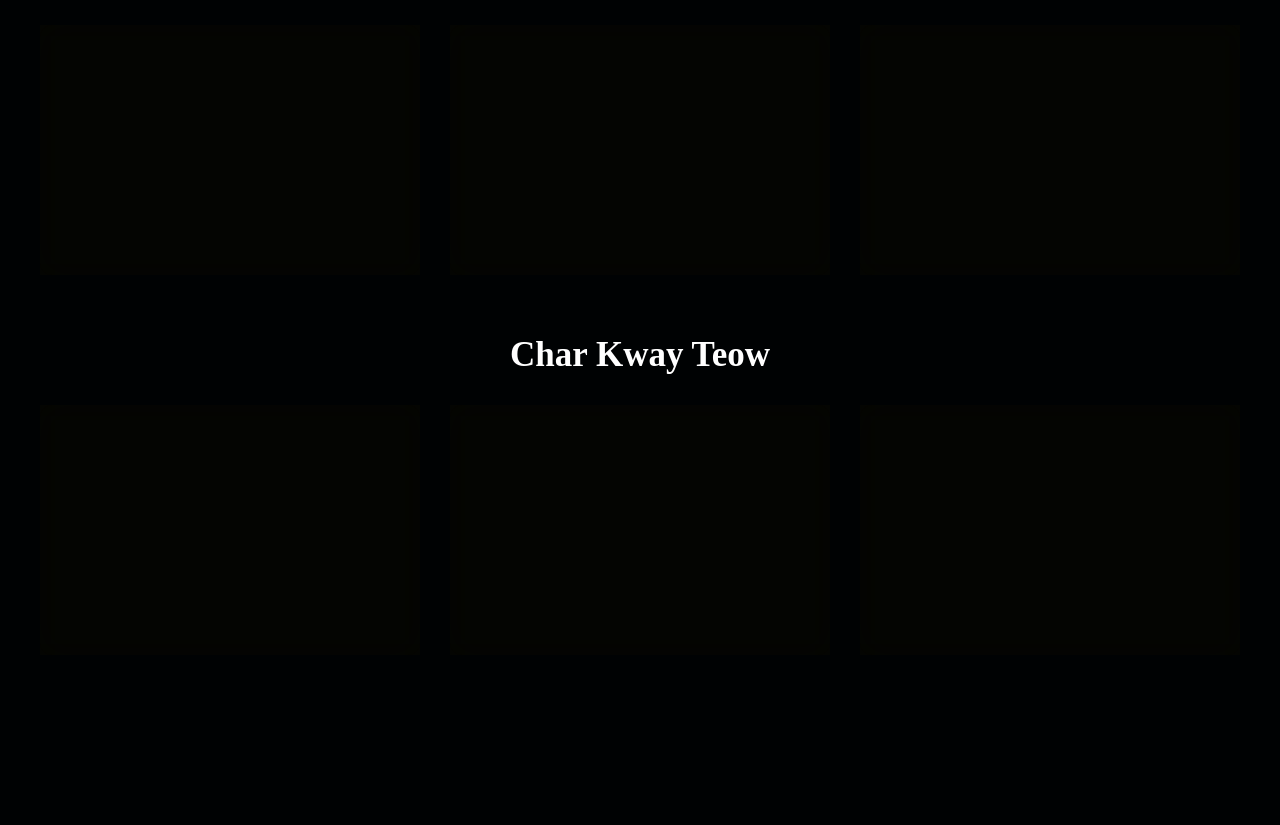
==== commit 2a841df5: "final" ====
--- a/about.html
+++ b/about.html
@@ -30,7 +30,7 @@
                 <a href="recipe3.html">3 - Rendang</a>
                 <a href="recipe4.html">4 - Laksa</a>
                 <a href="recipe5.html">5 - Char Kway Teow</a>
-                <a href="about.html">About</a>
+                <a href="about.html">References</a>
                 <a href="#footer">Footer</a>
             </aside>
             <div class = "clear-card-large">
--- a/style.css
+++ b/style.css
@@ -879,4 +879,13 @@
 .references-content .info-card {
     width: 100%;
     min-width: 0;
+}
+
+.references-content .card-section > h2 {
+    display: block;
+    visibility: visible;
+    opacity: 1;
+    color: rgb(255, 255, 255);
+    position: relative;
+    z-index: 5;
 }
